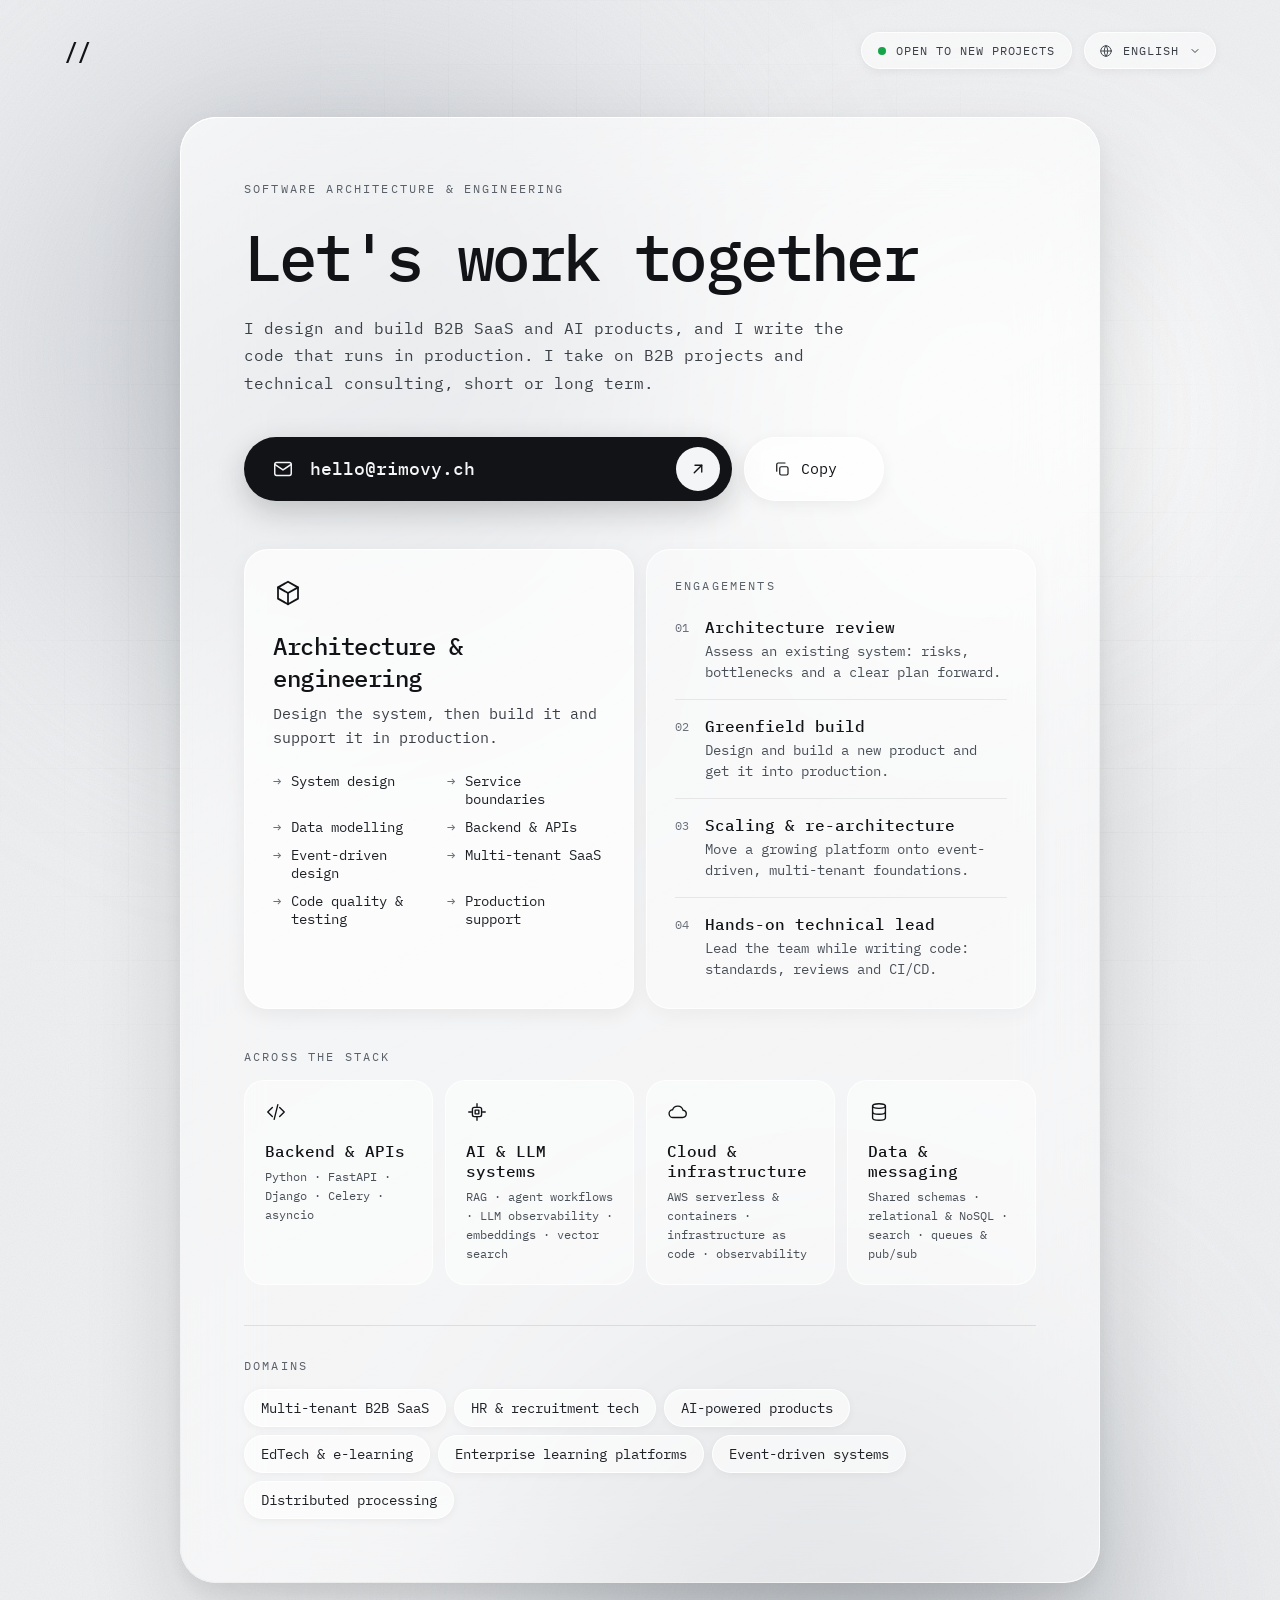
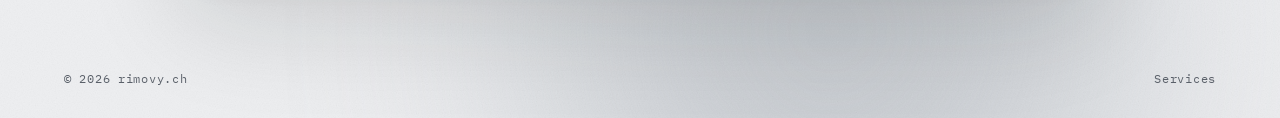
==== tech/index.html @ 6e70bd4b "add sales page, move tech page to /tech, add translations" ====
<!doctype html>
<html lang="en">
<head>
<meta charset="utf-8">
<meta name="viewport" content="width=device-width, initial-scale=1">
<title>rimovy.ch | Software architecture &amp; engineering</title>
<meta name="description" content="I design and build B2B SaaS and AI products, and I write the code that runs in production.">
<meta name="color-scheme" content="light dark">
<meta name="theme-color" media="(prefers-color-scheme: light)" content="#EEEFF1">
<meta name="theme-color" media="(prefers-color-scheme: dark)" content="#08090A">
<link rel="icon" href="data:image/svg+xml,%3Csvg xmlns='http://www.w3.org/2000/svg' viewBox='0 0 32 32'%3E%3Crect width='32' height='32' rx='8' fill='%23111316'/%3E%3Ctext x='16' y='22' font-family='monospace' font-size='16' font-weight='600' fill='%23F4F5F7' text-anchor='middle'%3E//%3C/text%3E%3C/svg%3E">
<link rel="preconnect" href="https://fonts.googleapis.com">
<link rel="stylesheet" href="https://fonts.googleapis.com/css2?family=IBM+Plex+Mono:wght@300;400;500;600&amp;display=swap">
<link rel="canonical" href="https://rimovy.ch/tech/">
<link rel="stylesheet" href="/assets/site.css">
<style>
.skills{display:grid;grid-template-columns:repeat(2,minmax(0,1fr));gap:10px 16px;font-size:14px;color:var(--text-strong)}
.skills li{display:flex;gap:10px;align-items:baseline}
.skills li::before{content:"→";color:var(--muted)}
.engagements{counter-reset:step}
.engagements li{counter-increment:step;display:flex;gap:16px;padding:16px 0;border-bottom:1px solid var(--hairline)}
.engagements li:last-child{padding-bottom:0;border-bottom:0}
.engagements li::before{content:counter(step,decimal-leading-zero);font-size:12px;color:var(--muted);padding-top:3px}
.section-label{margin-top:40px}
.tiles{display:grid;grid-template-columns:repeat(auto-fit,minmax(170px,1fr));gap:12px}
.tiles li{padding:20px;border-radius:20px;border:1px solid var(--tile-border);background:var(--tile-bg);box-shadow:var(--tile-shadow)}
.tiles .item-title{margin-top:14px}
.tiles .item-text{margin-top:6px;font-size:12px;line-height:1.6}
.domains{margin-top:40px;padding-top:32px;border-top:1px solid var(--divider)}
.chips{display:flex;flex-wrap:wrap;gap:8px}
.chips li{padding:9px 16px;border-radius:999px;border:1px solid var(--chip-border);background:var(--chip-bg);box-shadow:var(--chip-shadow);font-size:14px;color:var(--text-strong)}
</style>
</head>
<body>
<div class="page">

  <div class="backdrop" aria-hidden="true">
    <div class="blob blob-1"></div>
    <div class="blob blob-2"></div>
    <div class="blob blob-3"></div>
    <div class="grid"></div>
    <svg class="grain" width="100%" height="100%"><filter id="grain"><feTurbulence type="fractalNoise" baseFrequency="0.85" numOctaves="3" stitchTiles="stitch"></feTurbulence><feColorMatrix type="saturate" values="0"></feColorMatrix></filter><rect width="100%" height="100%" filter="url(#grain)"></rect></svg>
  </div>

  <header>
    <a class="logo" href="/" data-keep-lang="/" aria-label="Home" data-i18n-aria="home">//</a>
    <div class="header-right">
      <div class="status"><span class="status-dot"></span><span data-i18n="status">Open to new projects</span></div>
      <div class="lang">
        <button type="button" class="lang-toggle" id="lang-toggle" aria-haspopup="listbox" aria-expanded="false" aria-controls="lang-menu" aria-label="Language" data-i18n-aria="language">
          <svg aria-hidden="true" width="14" height="14" viewBox="0 0 24 24" fill="none" stroke="currentColor" stroke-width="1.6" stroke-linecap="round" stroke-linejoin="round"><circle cx="12" cy="12" r="9"></circle><path d="M3 12h18"></path><path d="M12 3a14 14 0 0 1 0 18"></path><path d="M12 3a14 14 0 0 0 0 18"></path></svg>
          <span id="lang-current">English</span>
          <svg class="lang-chevron" aria-hidden="true" width="12" height="12" viewBox="0 0 24 24" fill="none" stroke="currentColor" stroke-width="2" stroke-linecap="round" stroke-linejoin="round"><path d="M6 9l6 6 6-6"></path></svg>
        </button>
        <ul class="lang-menu" id="lang-menu" role="listbox" aria-label="Language" data-i18n-aria="language">
          <li role="option" id="lang-opt-en" data-lang="en" lang="en" aria-selected="false" tabindex="-1"><span>English</span><svg class="lang-check" aria-hidden="true" width="12" height="12" viewBox="0 0 24 24" fill="none" stroke="currentColor" stroke-width="2" stroke-linecap="round" stroke-linejoin="round"><path d="M5 12.5l4.5 4.5L19 7.5"></path></svg></li>
          <li role="option" id="lang-opt-fr" data-lang="fr" lang="fr" aria-selected="false" tabindex="-1"><span>Français</span><svg class="lang-check" aria-hidden="true" width="12" height="12" viewBox="0 0 24 24" fill="none" stroke="currentColor" stroke-width="2" stroke-linecap="round" stroke-linejoin="round"><path d="M5 12.5l4.5 4.5L19 7.5"></path></svg></li>
          <li role="option" id="lang-opt-uk" data-lang="uk" lang="uk" aria-selected="false" tabindex="-1"><span>Українська</span><svg class="lang-check" aria-hidden="true" width="12" height="12" viewBox="0 0 24 24" fill="none" stroke="currentColor" stroke-width="2" stroke-linecap="round" stroke-linejoin="round"><path d="M5 12.5l4.5 4.5L19 7.5"></path></svg></li>
          <li role="option" id="lang-opt-ru" data-lang="ru" lang="ru" aria-selected="false" tabindex="-1"><span>Русский</span><svg class="lang-check" aria-hidden="true" width="12" height="12" viewBox="0 0 24 24" fill="none" stroke="currentColor" stroke-width="2" stroke-linecap="round" stroke-linejoin="round"><path d="M5 12.5l4.5 4.5L19 7.5"></path></svg></li>
        </ul>
      </div>
    </div>
  </header>

  <main id="top">
    <div class="card">
      <div class="card-edge" aria-hidden="true"></div>
      <div class="card-sheen" aria-hidden="true"></div>

      <div class="card-body">
        <p class="eyebrow" style="margin-bottom: 28px" data-i18n="eyebrow">Software architecture &amp; engineering</p>
        <h1 data-i18n="h1">Let's work together</h1>
        <p class="lead" data-i18n="lead">I design and build B2B SaaS and AI products, and I write the code that runs in production. I take on B2B projects and technical consulting, short or long term.</p>

        <div class="actions">
          <a class="cta" href="mailto:hello@rimovy.ch">
            <svg aria-hidden="true" width="22" height="22" viewBox="0 0 24 24" fill="none" stroke="currentColor" stroke-width="1.6" stroke-linecap="round" stroke-linejoin="round"><rect x="3" y="5" width="18" height="14" rx="2"></rect><path d="M3 7l9 6 9-6"></path></svg>
            <span class="cta-label">hello@rimovy.ch</span>
            <span class="cta-arrow">
              <svg aria-hidden="true" width="18" height="18" viewBox="0 0 24 24" fill="none" stroke="currentColor" stroke-width="1.8" stroke-linecap="round" stroke-linejoin="round"><path d="M7 17L17 7"></path><path d="M8 7h9v9"></path></svg>
            </span>
          </a>
          <button class="copy" type="button" id="copy-btn" aria-live="polite">
            <svg aria-hidden="true" width="18" height="18" viewBox="0 0 24 24" fill="none" stroke="currentColor" stroke-width="1.6" stroke-linecap="round" stroke-linejoin="round"><rect x="9" y="9" width="11" height="11" rx="2"></rect><path d="M5 15V6a2 2 0 0 1 2-2h9"></path></svg>
            <span id="copy-label">Copy</span>
          </button>
        </div>

        <div class="panels">
          <section class="panel" aria-labelledby="arch-h">
            <svg aria-hidden="true" width="30" height="30" viewBox="0 0 24 24" fill="none" stroke="currentColor" stroke-width="1.4" stroke-linecap="round" stroke-linejoin="round"><path d="M12 3l8 4.5v9L12 21l-8-4.5v-9z"></path><path d="M4 7.5l8 4.5 8-4.5"></path><path d="M12 12v9"></path></svg>
            <h2 id="arch-h" data-i18n="arch_h">Architecture &amp; engineering</h2>
            <p class="panel-lead" data-i18n="arch_lead">Design the system, then build it and support it in production.</p>
            <ul class="skills">
              <li data-i18n="skill1">System design</li>
              <li data-i18n="skill2">Service boundaries</li>
              <li data-i18n="skill3">Data modelling</li>
              <li data-i18n="skill4">Backend &amp; APIs</li>
              <li data-i18n="skill5">Event-driven design</li>
              <li data-i18n="skill6">Multi-tenant SaaS</li>
              <li data-i18n="skill7">Code quality &amp; testing</li>
              <li data-i18n="skill8">Production support</li>
            </ul>
          </section>
          <section class="panel panel-quiet" aria-labelledby="eng-h">
            <h2 class="eyebrow" id="eng-h" data-i18n="eng_h">Engagements</h2>
            <ol class="engagements">
              <li><div><div class="item-title" data-i18n="eng1_t">Architecture review</div><div class="item-text" data-i18n="eng1_d">Assess an existing system: risks, bottlenecks and a clear plan forward.</div></div></li>
              <li><div><div class="item-title" data-i18n="eng2_t">Greenfield build</div><div class="item-text" data-i18n="eng2_d">Design and build a new product and get it into production.</div></div></li>
              <li><div><div class="item-title" data-i18n="eng3_t">Scaling &amp; re-architecture</div><div class="item-text" data-i18n="eng3_d">Move a growing platform onto event-driven, multi-tenant foundations.</div></div></li>
              <li><div><div class="item-title" data-i18n="eng4_t">Hands-on technical lead</div><div class="item-text" data-i18n="eng4_d">Lead the team while writing code: standards, reviews and CI/CD.</div></div></li>
            </ol>
          </section>
        </div>

        <p class="eyebrow section-label" data-i18n="areas">Across the stack</p>
        <ul class="tiles" aria-label="Engineering areas" data-i18n-aria="areas_aria">
          <li>
            <svg aria-hidden="true" width="22" height="22" viewBox="0 0 24 24" fill="none" stroke="currentColor" stroke-width="1.5" stroke-linecap="round" stroke-linejoin="round"><path d="M8 7l-5 5 5 5"></path><path d="M16 7l5 5-5 5"></path><path d="M14 4l-4 16"></path></svg>
            <div class="item-title" data-i18n="tile1_t">Backend &amp; APIs</div>
            <div class="item-text">Python · FastAPI · Django · Celery · asyncio</div>
          </li>
          <li>
            <svg aria-hidden="true" width="22" height="22" viewBox="0 0 24 24" fill="none" stroke="currentColor" stroke-width="1.5" stroke-linecap="round" stroke-linejoin="round"><path d="M12 3v3"></path><path d="M12 18v3"></path><path d="M3 12h3"></path><path d="M18 12h3"></path><rect x="7" y="7" width="10" height="10" rx="2"></rect><path d="M10 10h4v4h-4z"></path></svg>
            <div class="item-title" data-i18n="tile2_t">AI &amp; LLM systems</div>
            <div class="item-text" data-i18n="tile2_d">RAG · agent workflows · LLM observability · embeddings · vector search</div>
          </li>
          <li>
            <svg aria-hidden="true" width="22" height="22" viewBox="0 0 24 24" fill="none" stroke="currentColor" stroke-width="1.5" stroke-linecap="round" stroke-linejoin="round"><path d="M7 18h10a4 4 0 0 0 .5-7.97A6 6 0 0 0 6.1 9.5 4.25 4.25 0 0 0 7 18z"></path></svg>
            <div class="item-title" data-i18n="tile3_t">Cloud &amp; infrastructure</div>
            <div class="item-text" data-i18n="tile3_d">AWS serverless &amp; containers · infrastructure as code · observability</div>
          </li>
          <li>
            <svg aria-hidden="true" width="22" height="22" viewBox="0 0 24 24" fill="none" stroke="currentColor" stroke-width="1.5" stroke-linecap="round" stroke-linejoin="round"><ellipse cx="12" cy="5.5" rx="7" ry="2.5"></ellipse><path d="M5 5.5v13c0 1.4 3.1 2.5 7 2.5s7-1.1 7-2.5v-13"></path><path d="M5 12c0 1.4 3.1 2.5 7 2.5s7-1.1 7-2.5"></path></svg>
            <div class="item-title" data-i18n="tile4_t">Data &amp; messaging</div>
            <div class="item-text" data-i18n="tile4_d">Shared schemas · relational &amp; NoSQL · search · queues &amp; pub/sub</div>
          </li>
        </ul>

        <div class="domains">
          <p class="eyebrow" data-i18n="domains">Domains</p>
          <ul class="chips" aria-label="Domains" data-i18n-aria="domains">
            <li data-i18n="dom1">Multi-tenant B2B SaaS</li>
            <li data-i18n="dom2">HR &amp; recruitment tech</li>
            <li data-i18n="dom3">AI-powered products</li>
            <li data-i18n="dom4">EdTech &amp; e-learning</li>
            <li data-i18n="dom5">Enterprise learning platforms</li>
            <li data-i18n="dom6">Event-driven systems</li>
            <li data-i18n="dom7">Distributed processing</li>
          </ul>
        </div>
      </div>
    </div>
  </main>

  <footer>
    <span>© 2026 rimovy.ch</span>
    <a href="/" data-keep-lang="/" data-i18n="nav_other">Services</a>
  </footer>
</div>
<script>
window.I18N = {
    en: {
      nav_other: 'Services',
      title: 'rimovy.ch | Software architecture & engineering',
      desc: 'I design and build B2B SaaS and AI products, and I write the code that runs in production.',
      home: 'Home', language: 'Language',
      status: 'Open to new projects',
      eyebrow: 'Software architecture & engineering',
      h1: 'Let\'s work together',
      lead: 'I design and build B2B SaaS and AI products, and I write the code that runs in production. I take on B2B projects and technical consulting, short or long term.',
      copy: 'Copy', copied: 'Copied',
      arch_h: 'Architecture & engineering',
      arch_lead: 'Design the system, then build it and support it in production.',
      skill1: 'System design', skill2: 'Service boundaries', skill3: 'Data modelling', skill4: 'Backend & APIs',
      skill5: 'Event-driven design', skill6: 'Multi-tenant SaaS', skill7: 'Code quality & testing', skill8: 'Production support',
      eng_h: 'Engagements',
      eng1_t: 'Architecture review', eng1_d: 'Assess an existing system: risks, bottlenecks and a clear plan forward.',
      eng2_t: 'Greenfield build', eng2_d: 'Design and build a new product and get it into production.',
      eng3_t: 'Scaling & re-architecture', eng3_d: 'Move a growing platform onto event-driven, multi-tenant foundations.',
      eng4_t: 'Hands-on technical lead', eng4_d: 'Lead the team while writing code: standards, reviews and CI/CD.',
      areas: 'Across the stack', areas_aria: 'Engineering areas',
      tile1_t: 'Backend & APIs',
      tile2_t: 'AI & LLM systems', tile2_d: 'RAG · agent workflows · LLM observability · embeddings · vector search',
      tile3_t: 'Cloud & infrastructure', tile3_d: 'AWS serverless & containers · infrastructure as code · observability',
      tile4_t: 'Data & messaging', tile4_d: 'Shared schemas · relational & NoSQL · search · queues & pub/sub',
      domains: 'Domains',
      dom1: 'Multi-tenant B2B SaaS', dom2: 'HR & recruitment tech', dom3: 'AI-powered products', dom4: 'EdTech & e-learning',
      dom5: 'Enterprise learning platforms', dom6: 'Event-driven systems', dom7: 'Distributed processing'
    },
    fr: {
      nav_other: 'Services',
      title: 'rimovy.ch | Architecture logicielle et ingénierie',
      desc: 'Je conçois et développe des produits SaaS B2B et IA, et j’écris moi-même le code qui tourne en production.',
      home: 'Accueil', language: 'Langue',
      status: 'Disponible pour de nouveaux projets',
      eyebrow: 'Architecture logicielle et ingénierie',
      h1: 'Travaillons ensemble',
      lead: 'Je conçois et développe des produits SaaS B2B et IA, et j’écris moi-même le code qui tourne en production. Projets B2B et conseil technique, sur des missions courtes ou longues.',
      copy: 'Copier', copied: 'Copié',
      arch_h: 'Architecture et ingénierie',
      arch_lead: 'Concevoir le système, puis le construire et le maintenir en production.',
      skill1: 'Conception de systèmes', skill2: 'Frontières de services', skill3: 'Modélisation des données', skill4: 'Backend et API',
      skill5: 'Architecture événementielle', skill6: 'SaaS multi-tenant', skill7: 'Qualité du code et tests', skill8: 'Support en production',
      eng_h: 'Missions',
      eng1_t: 'Audit d’architecture', eng1_d: 'Évaluer un système existant : risques, goulots d’étranglement et un plan d’action clair.',
      eng2_t: 'Nouveau produit', eng2_d: 'Concevoir et construire un nouveau produit, jusqu’à sa mise en production.',
      eng3_t: 'Montée en charge et refonte', eng3_d: 'Faire évoluer une plateforme en croissance vers des fondations événementielles et multi-tenant.',
      eng4_t: 'Lead technique qui code', eng4_d: 'Diriger l’équipe tout en codant : standards, revues de code et CI/CD.',
      areas: 'Sur toute la stack', areas_aria: 'Domaines d’ingénierie',
      tile1_t: 'Backend et API',
      tile2_t: 'Systèmes IA et LLM', tile2_d: 'RAG · workflows d’agents · observabilité LLM · embeddings · recherche vectorielle',
      tile3_t: 'Cloud et infrastructure', tile3_d: 'AWS serverless et conteneurs · infrastructure as code · observabilité',
      tile4_t: 'Données et messagerie', tile4_d: 'Schémas partagés · relationnel et NoSQL · recherche · files d’attente et pub/sub',
      domains: 'Secteurs',
      dom1: 'SaaS B2B multi-tenant', dom2: 'RH et recrutement', dom3: 'Produits basés sur l’IA', dom4: 'EdTech et e-learning',
      dom5: 'Plateformes de formation pour entreprises', dom6: 'Systèmes événementiels', dom7: 'Traitement distribué'
    },
    uk: {
      nav_other: 'Послуги',
      title: 'rimovy.ch | Архітектура та розробка програмного забезпечення',
      desc: 'Проєктую та розробляю B2B SaaS і AI-продукти й сам пишу код, що працює в продакшені.',
      home: 'Головна', language: 'Мова',
      status: 'Приймаю нові проєкти',
      eyebrow: 'Архітектура та розробка ПЗ',
      h1: 'Працюймо разом',
      lead: 'Проєктую та розробляю B2B SaaS і AI-продукти й сам пишу код, що працює в продакшені. Беру B2B-проєкти й технічний консалтинг, короткі чи довгострокові.',
      copy: 'Копіювати', copied: 'Скопійовано',
      arch_h: 'Архітектура та розробка',
      arch_lead: 'Спроєктувати систему, потім побудувати її та підтримувати в продакшені.',
      skill1: 'Системний дизайн', skill2: 'Межі сервісів', skill3: 'Моделювання даних', skill4: 'Backend і API',
      skill5: 'Подієва архітектура', skill6: 'Multi-tenant SaaS', skill7: 'Якість коду й тестування', skill8: 'Підтримка продакшену',
      eng_h: 'Формати співпраці',
      eng1_t: 'Аудит архітектури', eng1_d: 'Оцінка наявної системи: ризики, вузькі місця та чіткий план дій.',
      eng2_t: 'Розробка з нуля', eng2_d: 'Проєктування та створення нового продукту аж до запуску в продакшен.',
      eng3_t: 'Масштабування й зміна архітектури', eng3_d: 'Перенесення платформи, що зростає, на подієву multi-tenant основу.',
      eng4_t: 'Технічний лід, що пише код', eng4_d: 'Керування командою разом із написанням коду: стандарти, рев’ю та CI/CD.',
      areas: 'По всьому стеку', areas_aria: 'Інженерні напрями',
      tile1_t: 'Backend і API',
      tile2_t: 'AI та LLM-системи', tile2_d: 'RAG · агентні воркфлоу · спостережуваність LLM · ембедінги · векторний пошук',
      tile3_t: 'Хмара та інфраструктура', tile3_d: 'AWS serverless і контейнери · infrastructure as code · моніторинг',
      tile4_t: 'Дані та обмін повідомленнями', tile4_d: 'Спільні схеми · реляційні та NoSQL БД · пошук · черги та pub/sub',
      domains: 'Галузі',
      dom1: 'Multi-tenant B2B SaaS', dom2: 'HR і рекрутинг', dom3: 'Продукти на основі AI', dom4: 'EdTech та e-learning',
      dom5: 'Корпоративні навчальні платформи', dom6: 'Подієві системи', dom7: 'Розподілена обробка'
    },
    ru: {
      nav_other: 'Услуги',
      title: 'rimovy.ch | Архитектура и разработка программного обеспечения',
      desc: 'Проектирую и разрабатываю B2B SaaS и AI-продукты и сам пишу код, который работает в продакшене.',
      home: 'Главная', language: 'Язык',
      status: 'Принимаю новые проекты',
      eyebrow: 'Архитектура и разработка ПО',
      h1: 'Давайте работать вместе',
      lead: 'Проектирую и разрабатываю B2B SaaS и AI-продукты и сам пишу код, который работает в продакшене. Беру B2B-проекты и технический консалтинг, короткие или долгосрочные.',
      copy: 'Копировать', copied: 'Скопировано',
      arch_h: 'Архитектура и разработка',
      arch_lead: 'Спроектировать систему, затем построить её и поддерживать в продакшене.',
      skill1: 'Системный дизайн', skill2: 'Границы сервисов', skill3: 'Моделирование данных', skill4: 'Backend и API',
      skill5: 'Событийная архитектура', skill6: 'Multi-tenant SaaS', skill7: 'Качество кода и тесты', skill8: 'Поддержка продакшена',
      eng_h: 'Форматы работы',
      eng1_t: 'Аудит архитектуры', eng1_d: 'Оценка существующей системы: риски, узкие места и понятный план действий.',
      eng2_t: 'Разработка с нуля', eng2_d: 'Проектирование и создание нового продукта вплоть до запуска в продакшен.',
      eng3_t: 'Масштабирование и смена архитектуры', eng3_d: 'Перевод растущей платформы на событийную multi-tenant основу.',
      eng4_t: 'Технический лид, который пишет код', eng4_d: 'Руководство командой вместе с написанием кода: стандарты, ревью и CI/CD.',
      areas: 'По всему стеку', areas_aria: 'Инженерные направления',
      tile1_t: 'Backend и API',
      tile2_t: 'AI и LLM-системы', tile2_d: 'RAG · агентные воркфлоу · наблюдаемость LLM · эмбеддинги · векторный поиск',
      tile3_t: 'Облако и инфраструктура', tile3_d: 'AWS serverless и контейнеры · infrastructure as code · мониторинг',
      tile4_t: 'Данные и обмен сообщениями', tile4_d: 'Общие схемы · реляционные и NoSQL БД · поиск · очереди и pub/sub',
      domains: 'Отрасли',
      dom1: 'Multi-tenant B2B SaaS', dom2: 'HR и рекрутинг', dom3: 'Продукты на основе AI', dom4: 'EdTech и e-learning',
      dom5: 'Корпоративные обучающие платформы', dom6: 'Событийные системы', dom7: 'Распределённая обработка'
    }
  };
</script>
<script src="/assets/i18n.js"></script>
</body>
</html>
---- assets/site.css ----
:root{
  --font-mono:'IBM Plex Mono',ui-monospace,monospace;
  --bg:#EEEFF1;--fg:#111316;--link-hover:#3A3F46;
  --text:#3A3F46;--text-strong:#1E2126;--text-sub:#4A5058;--eyebrow:#5A6069;--muted:#6A7079;--footer:#5A6069;
  --dot:#16A34A;--pulse:rgba(22,163,74,0.45);--pulse-end:rgba(22,163,74,0);
  --blob1:#B9BEC6;--blob1-o:0.6;--blob2:#FFFFFF;--blob2-o:0.9;--blob2-blur:120px;--blob3:#9AA1AA;--blob3-o:0.45;
  --grid:rgba(17,19,22,0.05);--grain-o:0.08;--grain-blend:multiply;
  --pill-border:rgba(255,255,255,0.8);--pill-bg:rgba(255,255,255,0.5);--pill-shadow:0 2px 10px rgba(17,19,22,0.06);--pill-text:#3A3F46;
  --card-bg:linear-gradient(150deg,rgba(255,255,255,0.72) 0%,rgba(255,255,255,0.45) 45%,rgba(255,255,255,0.55) 100%);
  --card-shadow:inset 0 1px 0 rgba(255,255,255,1),inset 0 -1px 0 rgba(255,255,255,0.4),0 40px 100px rgba(17,19,22,0.14),0 8px 24px rgba(17,19,22,0.07);
  --card-edge:linear-gradient(135deg,rgba(255,255,255,1),rgba(255,255,255,0.4) 40%,rgba(17,19,22,0.06) 70%,rgba(255,255,255,0.9));
  --card-sheen:none;
  --cta-bg:#111316;--cta-fg:#F4F5F7;--cta-shadow:0 10px 30px rgba(17,19,22,0.2);
  --copy-border:rgba(255,255,255,0.9);--copy-bg:rgba(255,255,255,0.55);--copy-shadow:0 4px 16px rgba(17,19,22,0.06);
  --panel-border:rgba(255,255,255,0.95);--panel-bg:rgba(255,255,255,0.7);--panel-shadow:0 6px 20px rgba(17,19,22,0.06);
  --panel2-border:rgba(255,255,255,0.8);--panel2-bg:rgba(255,255,255,0.4);--panel2-shadow:0 6px 20px rgba(17,19,22,0.04);
  --tile-border:rgba(255,255,255,0.8);--tile-bg:rgba(255,255,255,0.45);--tile-shadow:none;
  --chip-border:rgba(255,255,255,0.9);--chip-bg:rgba(255,255,255,0.6);--chip-shadow:0 2px 8px rgba(17,19,22,0.05);
  --hairline:rgba(17,19,22,0.08);--divider:rgba(17,19,22,0.1);
  --menu-bg:rgba(246,247,248,0.82);--menu-border:rgba(255,255,255,0.9);--menu-shadow:0 20px 50px rgba(17,19,22,0.16),0 4px 12px rgba(17,19,22,0.06);--menu-hover:rgba(17,19,22,0.06);
}
@media (prefers-color-scheme: dark){
:root{
  --bg:#08090A;--fg:#F4F5F7;--link-hover:#FFFFFF;
  --text:#C7CCD3;--text-strong:#E4E7EB;--text-sub:#A3AAB4;--eyebrow:#AEB4BD;--muted:#8F96A0;--footer:#8F96A0;
  --dot:#34D399;--pulse:rgba(52,211,153,0.5);--pulse-end:rgba(52,211,153,0);
  --blob1:#8C939C;--blob1-o:0.32;--blob2:#E6E8EB;--blob2-o:0.16;--blob2-blur:130px;--blob3:#4A515A;--blob3-o:0.45;
  --grid:rgba(255,255,255,0.04);--grain-o:0.12;--grain-blend:overlay;
  --pill-border:rgba(255,255,255,0.14);--pill-bg:rgba(255,255,255,0.06);--pill-shadow:inset 0 1px 0 rgba(255,255,255,0.2);--pill-text:#D4D8DE;
  --card-bg:linear-gradient(150deg,rgba(255,255,255,0.13) 0%,rgba(255,255,255,0.04) 42%,rgba(255,255,255,0.03) 70%,rgba(255,255,255,0.08) 100%);
  --card-shadow:inset 0 1px 0 rgba(255,255,255,0.5),inset 0 -1px 0 rgba(255,255,255,0.1),0 50px 120px rgba(0,0,0,0.6),0 10px 30px rgba(0,0,0,0.3);
  --card-edge:linear-gradient(135deg,rgba(255,255,255,0.6),rgba(255,255,255,0.08) 35%,rgba(255,255,255,0.02) 60%,rgba(255,255,255,0.32));
  --card-sheen:radial-gradient(ellipse at center,rgba(255,255,255,0.16),rgba(255,255,255,0) 62%);
  --cta-bg:#F4F5F7;--cta-fg:#0B0C0E;--cta-shadow:0 10px 30px rgba(0,0,0,0.3),inset 0 -2px 0 rgba(0,0,0,0.08);
  --copy-border:rgba(255,255,255,0.22);--copy-bg:rgba(255,255,255,0.08);--copy-shadow:inset 0 1px 0 rgba(255,255,255,0.3);
  --panel-border:rgba(255,255,255,0.2);--panel-bg:rgba(255,255,255,0.09);--panel-shadow:inset 0 1px 0 rgba(255,255,255,0.3);
  --panel2-border:rgba(255,255,255,0.12);--panel2-bg:rgba(255,255,255,0.04);--panel2-shadow:inset 0 1px 0 rgba(255,255,255,0.14);
  --tile-border:rgba(255,255,255,0.1);--tile-bg:rgba(255,255,255,0.04);--tile-shadow:inset 0 1px 0 rgba(255,255,255,0.12);
  --chip-border:rgba(255,255,255,0.16);--chip-bg:rgba(255,255,255,0.06);--chip-shadow:inset 0 1px 0 rgba(255,255,255,0.14);
  --hairline:rgba(255,255,255,0.08);--divider:rgba(255,255,255,0.12);
  --menu-bg:rgba(22,24,27,0.82);--menu-border:rgba(255,255,255,0.16);--menu-shadow:inset 0 1px 0 rgba(255,255,255,0.16),0 24px 60px rgba(0,0,0,0.55);--menu-hover:rgba(255,255,255,0.08);
}
}
body{margin:0;background:var(--bg)}
a{color:var(--fg)}a:hover{color:var(--link-hover)}
ul,ol{list-style:none;margin:0;padding:0}
.page{min-height:100vh;position:relative;overflow:hidden;display:flex;flex-direction:column;background:var(--bg);color:var(--fg);font-family:var(--font-body,var(--font-mono))}
.backdrop{position:absolute;inset:0;overflow:hidden;pointer-events:none}
.blob{position:absolute;border-radius:50%;filter:blur(130px)}
.blob-1{width:50vw;height:50vw;min-width:420px;min-height:420px;left:2%;top:2%;background:var(--blob1);opacity:var(--blob1-o);animation:drift1 26s ease-in-out infinite alternate}
.blob-2{width:38vw;height:38vw;min-width:320px;min-height:320px;right:4%;top:10%;background:var(--blob2);opacity:var(--blob2-o);filter:blur(var(--blob2-blur));animation:drift2 30s ease-in-out infinite alternate}
.blob-3{width:46vw;height:46vw;min-width:380px;min-height:380px;right:12%;bottom:-12%;background:var(--blob3);opacity:var(--blob3-o);animation:drift3 32s ease-in-out infinite alternate}
.grid{position:absolute;inset:0;background-image:linear-gradient(var(--grid) 1px,transparent 1px),linear-gradient(90deg,var(--grid) 1px,transparent 1px);background-size:64px 64px;-webkit-mask-image:radial-gradient(ellipse 70% 60% at 50% 40%,#000 20%,transparent 75%);mask-image:radial-gradient(ellipse 70% 60% at 50% 40%,#000 20%,transparent 75%)}
.grain{position:absolute;inset:0;opacity:var(--grain-o);mix-blend-mode:var(--grain-blend)}
header{position:relative;z-index:2;display:flex;justify-content:space-between;align-items:center;gap:16px;flex-wrap:wrap;padding:32px clamp(20px,5vw,64px)}
.logo{font-size:24px;font-weight:500;letter-spacing:-0.04em;text-decoration:none}
.status{display:inline-flex;align-items:center;gap:10px;padding:10px 16px;border-radius:999px;border:1px solid var(--pill-border);background:var(--pill-bg);backdrop-filter:blur(14px);-webkit-backdrop-filter:blur(14px);box-shadow:var(--pill-shadow);font-size:12px;letter-spacing:0.08em;text-transform:uppercase;color:var(--pill-text)}
.header-right{display:flex;align-items:center;gap:12px;flex-wrap:wrap}
.lang{position:relative;z-index:3}
.lang-toggle{display:inline-flex;align-items:center;gap:10px;margin:0;padding:10px 14px;border-radius:999px;border:1px solid var(--pill-border);background:var(--pill-bg);backdrop-filter:blur(14px);-webkit-backdrop-filter:blur(14px);box-shadow:var(--pill-shadow);color:var(--pill-text);font-family:inherit;font-size:12px;letter-spacing:0.08em;text-transform:uppercase;cursor:pointer}
.lang-toggle:focus-visible{outline:2px solid var(--fg);outline-offset:2px}
.lang-menu li:focus{outline:none}
.lang-chevron{transition:transform .2s ease}
.lang-toggle[aria-expanded="true"] .lang-chevron{transform:rotate(180deg)}
.lang-menu{position:absolute;right:0;top:calc(100% + 8px);min-width:100%;box-sizing:border-box;padding:6px;border-radius:20px;border:1px solid var(--menu-border);background:var(--menu-bg);backdrop-filter:blur(24px);-webkit-backdrop-filter:blur(24px);box-shadow:var(--menu-shadow);opacity:0;transform:translateY(-4px);visibility:hidden;transition:opacity .15s ease,transform .15s ease,visibility .15s}
.lang-menu.is-open{opacity:1;transform:none;visibility:visible;transition:opacity .15s ease,transform .15s ease,visibility 0s}
.lang-menu li{display:flex;align-items:center;justify-content:space-between;gap:16px;padding:10px 12px;border-radius:14px;font-size:12px;letter-spacing:0.08em;text-transform:uppercase;color:var(--pill-text);white-space:nowrap;cursor:pointer}
.lang-menu li:hover,.lang-menu li.is-active{background:var(--menu-hover);color:var(--fg)}
.lang-menu li .lang-check{visibility:hidden}
.lang-menu li[aria-selected="true"] .lang-check{visibility:visible}
.lang-menu li[aria-selected="true"]{color:var(--fg)}
.status-dot{width:8px;height:8px;border-radius:50%;background:var(--dot);animation:pulse 2.4s ease-out infinite}
main{position:relative;flex:1;display:flex;align-items:center;justify-content:center;padding:16px 20px 64px}
.card{position:relative;overflow:hidden;width:100%;max-width:920px;box-sizing:border-box;padding:clamp(28px,5vw,64px);border-radius:36px;background:var(--card-bg);backdrop-filter:blur(36px);-webkit-backdrop-filter:blur(36px);box-shadow:var(--card-shadow)}
.card-edge{position:absolute;inset:0;border-radius:36px;padding:1px;background:var(--card-edge);-webkit-mask:linear-gradient(#000 0 0) content-box,linear-gradient(#000 0 0);-webkit-mask-composite:xor;mask-composite:exclude;pointer-events:none}
.card-sheen{position:absolute;left:-25%;right:-25%;top:-40%;height:60%;border-radius:50%;background:var(--card-sheen);pointer-events:none}
.card-body{position:relative}
.eyebrow{margin:0 0 16px;font-size:12px;font-weight:400;letter-spacing:0.18em;text-transform:uppercase;color:var(--eyebrow)}
h1{margin:0 0 24px;font-size:clamp(36px,5.4vw,64px);line-height:1.05;font-weight:500;letter-spacing:-0.04em}
.lead{margin:0 0 40px;font-size:16px;line-height:1.7;color:var(--text);max-width:620px}
.actions{display:flex;gap:12px;flex-wrap:wrap;max-width:640px}
.cta{flex:1 1 300px;display:flex;align-items:center;gap:16px;min-height:64px;padding:0 12px 0 28px;border-radius:999px;background:var(--cta-bg);color:var(--cta-fg);font-size:18px;font-weight:500;text-decoration:none;box-shadow:var(--cta-shadow)}
.cta:hover{color:var(--cta-fg)}
.cta-label{flex:1}
.cta-arrow{display:inline-flex;align-items:center;justify-content:center;width:44px;height:44px;border-radius:50%;background:var(--cta-fg);color:var(--cta-bg)}
#copy-label{display:inline-block;text-align:left}
.copy{display:inline-flex;align-items:center;justify-content:center;gap:10px;min-height:64px;padding:0 24px;border-radius:999px;border:1px solid var(--copy-border);background:var(--copy-bg);backdrop-filter:blur(12px);-webkit-backdrop-filter:blur(12px);box-shadow:var(--copy-shadow);color:var(--fg);font-family:inherit;font-size:15px;cursor:pointer;flex:none;min-width:140px}
.panels{margin-top:48px;display:grid;grid-template-columns:repeat(auto-fit,minmax(300px,1fr));gap:12px}
.panel{padding:28px;border-radius:24px;border:1px solid var(--panel-border);background:var(--panel-bg);box-shadow:var(--panel-shadow)}
.panel-quiet{border-color:var(--panel2-border);background:var(--panel2-bg);box-shadow:var(--panel2-shadow)}
.panel h2{margin:18px 0 8px;font-size:24px;font-weight:500;letter-spacing:-0.02em}
.panel h2.eyebrow{margin:0 0 8px;font-size:12px;font-weight:400;letter-spacing:0.18em}
.panel-lead{margin:0 0 22px;font-size:15px;line-height:1.6;color:var(--text)}
.item-title{font-size:16px;font-weight:500}
.item-text{margin-top:4px;font-size:14px;line-height:1.5;color:var(--text-sub)}
footer{position:relative;font-family:var(--font-mono);display:flex;justify-content:space-between;gap:16px;flex-wrap:wrap;padding:24px clamp(20px,5vw,64px) 32px;font-size:12px;letter-spacing:0.06em;color:var(--footer)}
footer a{color:inherit;text-decoration:none}
footer a:hover{color:var(--fg)}
.logo,.eyebrow,.status,.lang-toggle,.lang-menu{font-family:var(--font-mono)}
@keyframes drift1{0%{transform:translate(0,0) scale(1)}100%{transform:translate(8vw,6vh) scale(1.15)}}
@keyframes drift2{0%{transform:translate(0,0) scale(1.1)}100%{transform:translate(-10vw,8vh) scale(0.9)}}
@keyframes drift3{0%{transform:translate(0,0) scale(1)}100%{transform:translate(6vw,-10vh) scale(1.2)}}
@keyframes pulse{0%{box-shadow:0 0 0 0 var(--pulse)}70%{box-shadow:0 0 0 8px var(--pulse-end)}100%{box-shadow:0 0 0 0 var(--pulse-end)}}
@media (max-width:560px){.header-right{display:contents}.lang{order:2;margin-left:auto}.status{order:3}}
@media (prefers-reduced-motion: reduce){*{animation:none !important}}
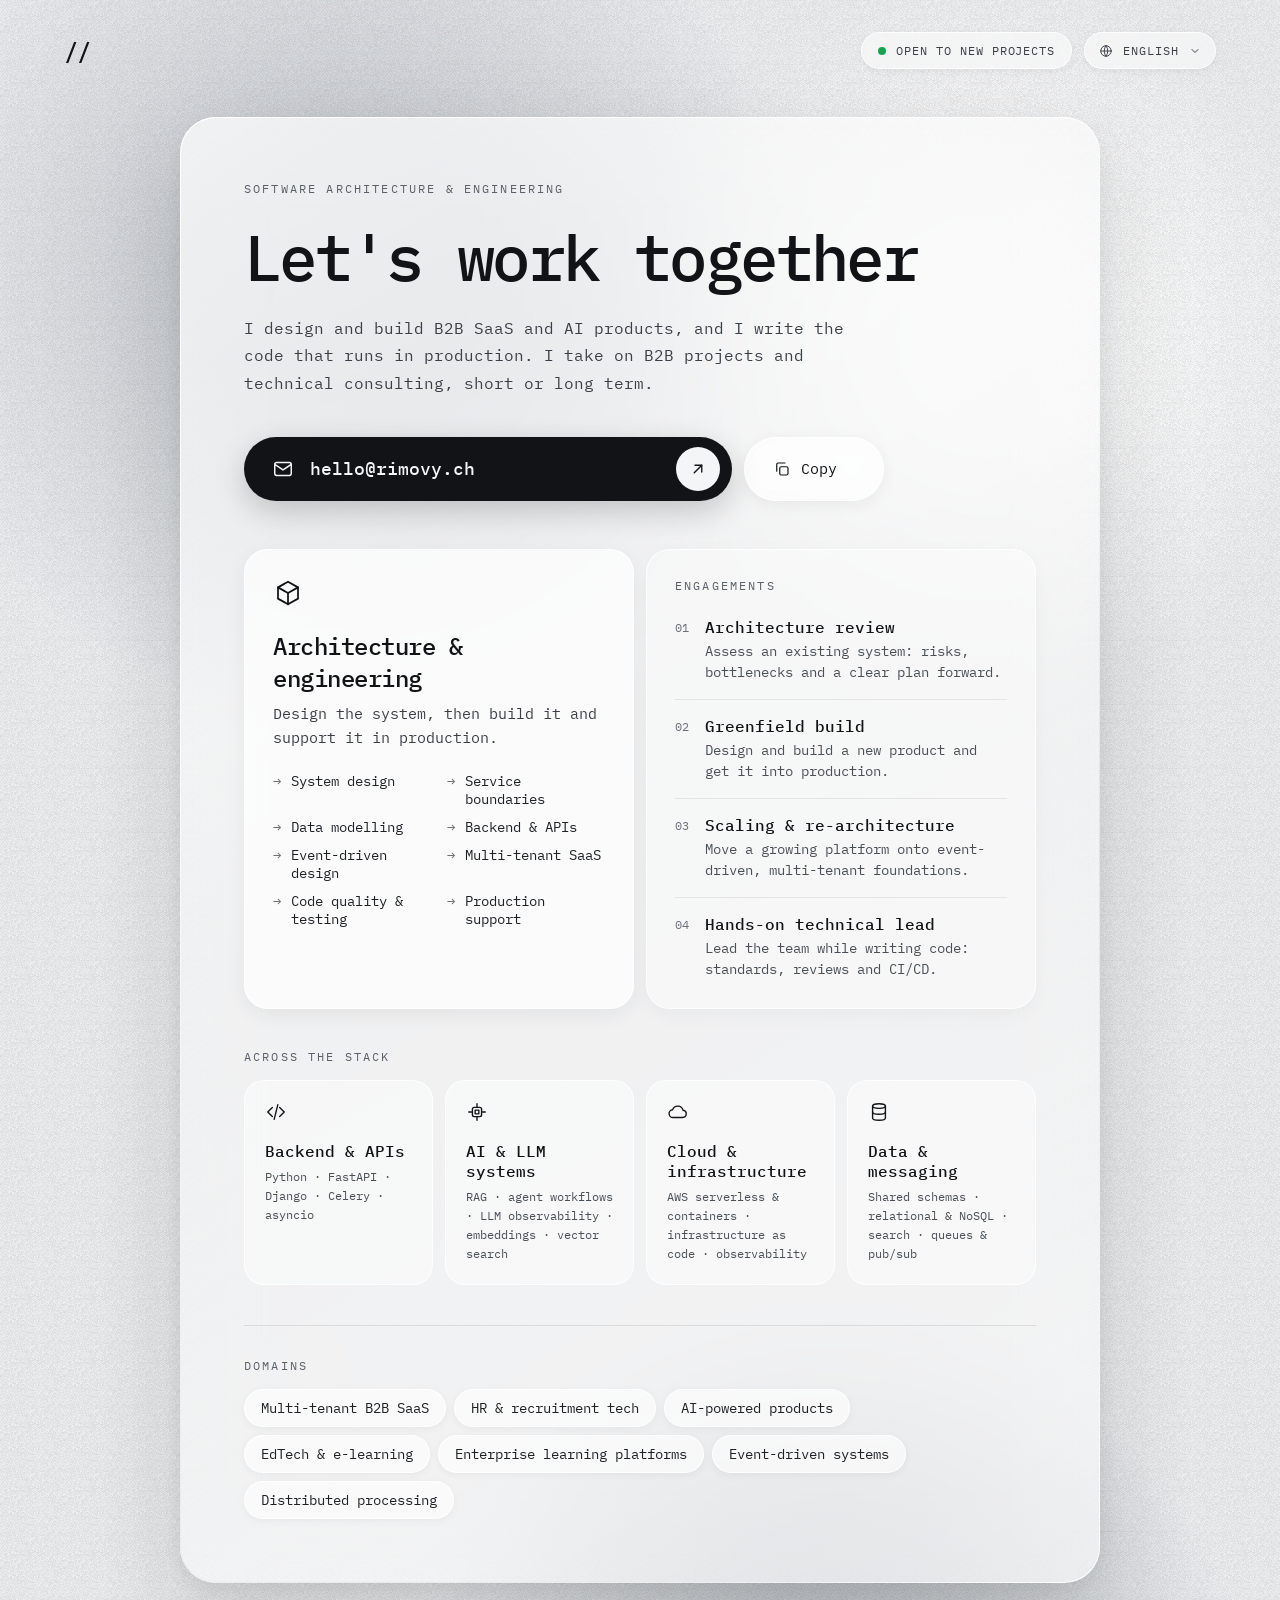
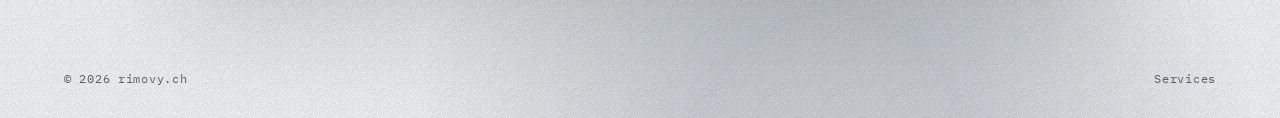
==== commit 2adc1253: "speed up first paint on ios safari" ====
--- a/tech/index.html
+++ b/tech/index.html
@@ -12,7 +12,7 @@
 <link rel="preconnect" href="https://fonts.googleapis.com">
 <link rel="stylesheet" href="https://fonts.googleapis.com/css2?family=IBM+Plex+Mono:wght@300;400;500;600&amp;display=swap">
 <link rel="canonical" href="https://rimovy.ch/tech/">
-<link rel="stylesheet" href="/assets/site.css">
+<link rel="stylesheet" href="/assets/site.css?v=4">
 <style>
 .skills{display:grid;grid-template-columns:repeat(2,minmax(0,1fr));gap:10px 16px;font-size:14px;color:var(--text-strong)}
 .skills li{display:flex;gap:10px;align-items:baseline}
@@ -39,7 +39,6 @@
     <div class="blob blob-2"></div>
     <div class="blob blob-3"></div>
     <div class="grid"></div>
-    <svg class="grain" width="100%" height="100%"><filter id="grain"><feTurbulence type="fractalNoise" baseFrequency="0.85" numOctaves="3" stitchTiles="stitch"></feTurbulence><feColorMatrix type="saturate" values="0"></feColorMatrix></filter><rect width="100%" height="100%" filter="url(#grain)"></rect></svg>
   </div>
 
   <header>
--- a/assets/site.css
+++ b/assets/site.css
@@ -46,12 +46,12 @@
 ul,ol{list-style:none;margin:0;padding:0}
 .page{min-height:100vh;position:relative;overflow:hidden;display:flex;flex-direction:column;background:var(--bg);color:var(--fg);font-family:var(--font-body,var(--font-mono))}
 .backdrop{position:absolute;inset:0;overflow:hidden;pointer-events:none}
-.blob{position:absolute;border-radius:50%;filter:blur(130px)}
-.blob-1{width:50vw;height:50vw;min-width:420px;min-height:420px;left:2%;top:2%;background:var(--blob1);opacity:var(--blob1-o);animation:drift1 26s ease-in-out infinite alternate}
-.blob-2{width:38vw;height:38vw;min-width:320px;min-height:320px;right:4%;top:10%;background:var(--blob2);opacity:var(--blob2-o);filter:blur(var(--blob2-blur));animation:drift2 30s ease-in-out infinite alternate}
-.blob-3{width:46vw;height:46vw;min-width:380px;min-height:380px;right:12%;bottom:-12%;background:var(--blob3);opacity:var(--blob3-o);animation:drift3 32s ease-in-out infinite alternate}
+.blob{position:absolute;border-radius:50%;will-change:transform;background-image:radial-gradient(closest-side,var(--c) 0%,var(--c) 30%,transparent 100%)}
+.blob-1{--c:var(--blob1);width:70vw;height:70vw;min-width:640px;min-height:640px;left:-8%;top:-10%;opacity:var(--blob1-o);animation:drift1 26s ease-in-out infinite alternate}
+.blob-2{--c:var(--blob2);width:58vw;height:58vw;min-width:540px;min-height:540px;right:-6%;top:-2%;opacity:var(--blob2-o);animation:drift2 30s ease-in-out infinite alternate}
+.blob-3{--c:var(--blob3);width:66vw;height:66vw;min-width:600px;min-height:600px;right:2%;bottom:-26%;opacity:var(--blob3-o);animation:drift3 32s ease-in-out infinite alternate}
 .grid{position:absolute;inset:0;background-image:linear-gradient(var(--grid) 1px,transparent 1px),linear-gradient(90deg,var(--grid) 1px,transparent 1px);background-size:64px 64px;-webkit-mask-image:radial-gradient(ellipse 70% 60% at 50% 40%,#000 20%,transparent 75%);mask-image:radial-gradient(ellipse 70% 60% at 50% 40%,#000 20%,transparent 75%)}
-.grain{position:absolute;inset:0;opacity:var(--grain-o);mix-blend-mode:var(--grain-blend)}
+.backdrop::after{content:"";position:absolute;inset:0;background:url("[data-uri]") repeat;background-size:64px 64px;opacity:var(--grain-o);mix-blend-mode:var(--grain-blend)}
 header{position:relative;z-index:2;display:flex;justify-content:space-between;align-items:center;gap:16px;flex-wrap:wrap;padding:32px clamp(20px,5vw,64px)}
 .logo{font-size:24px;font-weight:500;letter-spacing:-0.04em;text-decoration:none}
 .status{display:inline-flex;align-items:center;gap:10px;padding:10px 16px;border-radius:999px;border:1px solid var(--pill-border);background:var(--pill-bg);backdrop-filter:blur(14px);-webkit-backdrop-filter:blur(14px);box-shadow:var(--pill-shadow);font-size:12px;letter-spacing:0.08em;text-transform:uppercase;color:var(--pill-text)}
